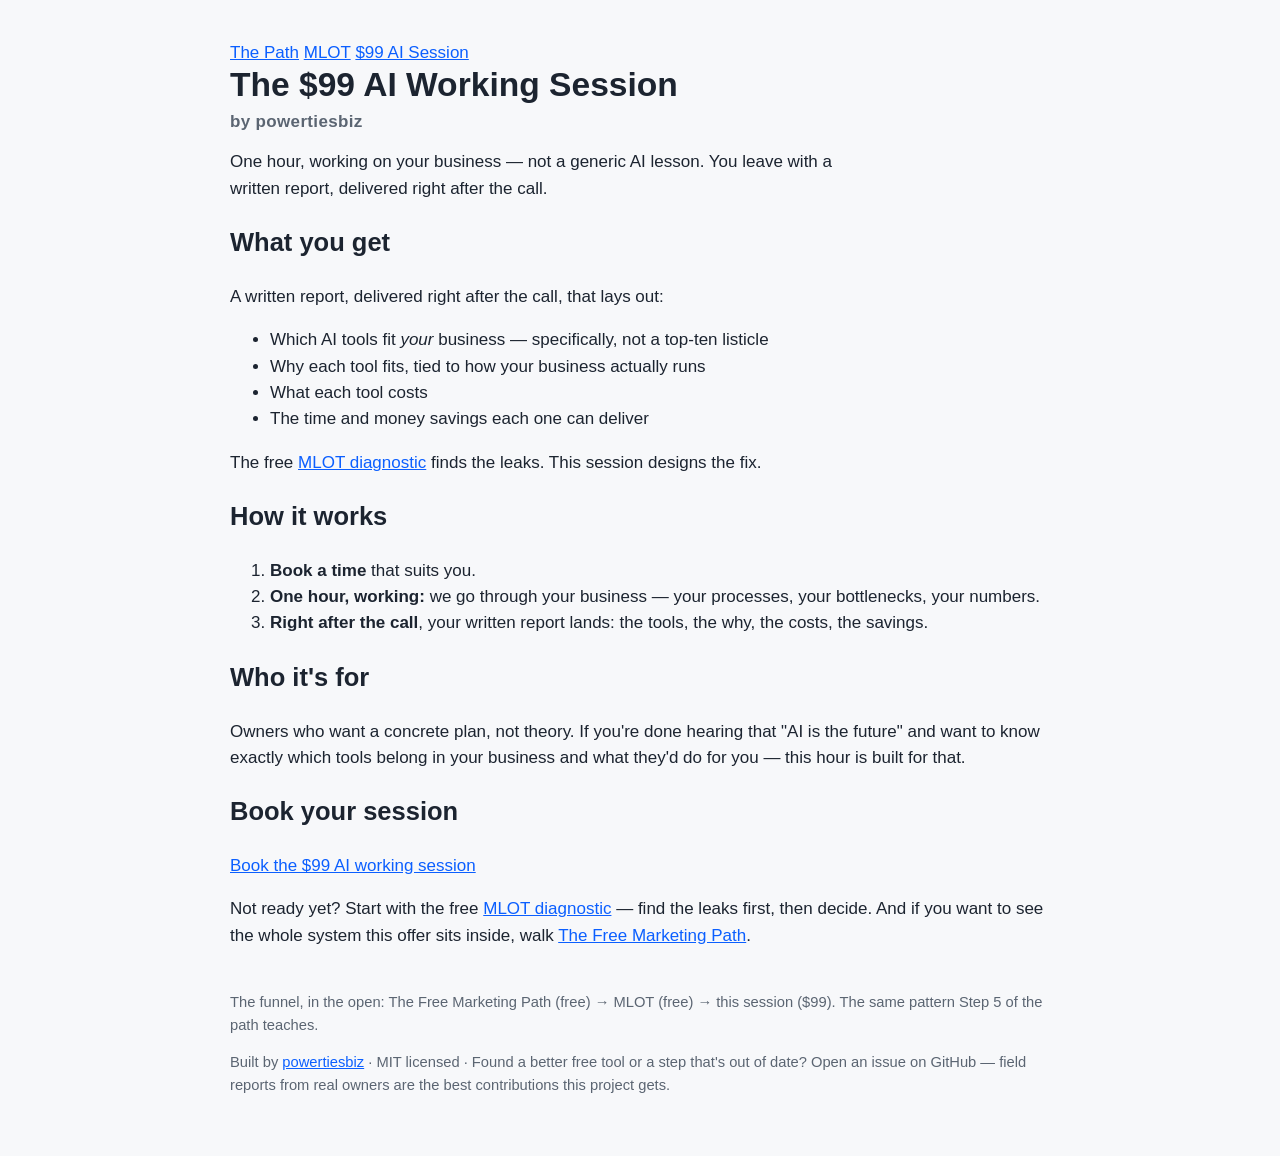
==== ai-session.html @ ea918657 "Add $99 AI working session offer page" ====
<!DOCTYPE html>
<html lang="en">
<head>
<meta charset="utf-8">
<meta name="viewport" content="width=device-width, initial-scale=1">
<title>The $99 AI Working Session — by powertiesbiz</title>
<meta name="description" content="A one-hour AI working session — not a generic lesson. You get a written report right after the call: which AI tools fit your business, why, what they cost, and the time and money savings.">
<link rel="stylesheet" href="styles.css">
</head>
<body>
<header class="site-head">
  <nav class="site-nav" aria-label="Site">
    <a href="index.html">The Path</a>
    <a href="mlot.html">MLOT</a>
    <a href="ai-session.html" aria-current="page">$99 AI Session</a>
  </nav>
  <h1>The $99 AI Working Session</h1>
  <p class="byline">by powertiesbiz</p>
  <p class="lede">One hour, working on your business — not a generic AI lesson. You leave with a written report, delivered right after the call.</p>
</header>

<main>
  <section class="page-card">
    <h2>What you get</h2>
    <p>A written report, delivered right after the call, that lays out:</p>
    <ul>
      <li>Which AI tools fit <em>your</em> business — specifically, not a top-ten listicle</li>
      <li>Why each tool fits, tied to how your business actually runs</li>
      <li>What each tool costs</li>
      <li>The time and money savings each one can deliver</li>
    </ul>
    <p>The free <a href="mlot.html">MLOT diagnostic</a> finds the leaks. This session designs the fix.</p>
  </section>

  <section class="page-card">
    <h2>How it works</h2>
    <ol>
      <li><strong>Book a time</strong> that suits you.</li>
      <li><strong>One hour, working:</strong> we go through your business — your processes, your bottlenecks, your numbers.</li>
      <li><strong>Right after the call</strong>, your written report lands: the tools, the why, the costs, the savings.</li>
    </ol>
  </section>

  <section class="page-card">
    <h2>Who it's for</h2>
    <p>Owners who want a concrete plan, not theory. If you're done hearing that "AI is the future" and want to know exactly which tools belong in your business and what they'd do for you — this hour is built for that.</p>
  </section>

  <section class="page-card">
    <h2>Book your session</h2>
    <p><a class="cta-btn" href="https://calendly.com/powertiesbiz">Book the $99 AI working session</a></p>
    <p>Not ready yet? Start with the free <a href="mlot.html">MLOT diagnostic</a> — find the leaks first, then decide. And if you want to see the whole system this offer sits inside, walk <a href="index.html">The Free Marketing Path</a>.</p>
  </section>
</main>

<footer class="site-foot">
  <p>The funnel, in the open: The Free Marketing Path (free) → MLOT (free) → this session ($99). The same pattern Step 5 of the path teaches.</p>
  <p>Built by <a href="https://github.com/powertiesbiz-ai">powertiesbiz</a> · MIT licensed · Found a better free tool or a step that's out of date? Open an issue on GitHub — field reports from real owners are the best contributions this project gets.</p>
</footer>
</body>
</html>
---- styles.css ----
/* The Free Marketing Path — plain, readable, mobile-friendly. No frameworks. */
:root {
  --ink: #1c2430;
  --muted: #5b6572;
  --line: #dde3ea;
  --bg: #f7f8fa;
  --card: #ffffff;
  --accent: #0b5fff;
  --accent-soft: #e8efff;
  --done: #177245;
  --done-soft: #e6f4ec;
  --radius: 12px;
}

* { box-sizing: border-box; }

body {
  margin: 0;
  font-family: -apple-system, BlinkMacSystemFont, "Segoe UI", Roboto, Helvetica, Arial, sans-serif;
  color: var(--ink);
  background: var(--bg);
  line-height: 1.55;
  font-size: 17px;
}

a { color: var(--accent); }

.site-head, .progress-card, main, .site-foot {
  max-width: 860px;
  margin: 0 auto;
  padding: 0 20px;
}

.site-head { padding-top: 40px; }
.site-head h1 {
  font-size: 2.1rem;
  line-height: 1.15;
  margin: 0 0 4px;
}
.byline {
  margin: 0 0 14px;
  color: var(--muted);
  font-weight: 600;
  letter-spacing: 0.02em;
}
.lede { margin: 0 0 10px; max-width: 65ch; }
.head-links { color: var(--muted); font-size: 0.95rem; }

.progress-card {
  margin-top: 22px;
  margin-bottom: 24px;
  background: var(--card);
  border: 1px solid var(--line);
  border-radius: var(--radius);
  padding: 18px 20px;
}
.progress-status { font-weight: 700; margin: 0 0 10px; }
.progress-bar {
  height: 14px;
  background: var(--accent-soft);
  border-radius: 999px;
  overflow: hidden;
}
.progress-fill {
  height: 100%;
  background: var(--accent);
  border-radius: 999px;
  transition: width 0.35s ease;
}
.progress-row {
  display: flex;
  justify-content: space-between;
  align-items: center;
  margin-top: 10px;
  gap: 12px;
  flex-wrap: wrap;
}
.progress-count { color: var(--muted); font-size: 0.92rem; }
.reset-btn {
  background: none;
  border: 1px solid var(--line);
  border-radius: 8px;
  padding: 6px 12px;
  font-size: 0.9rem;
  color: var(--muted);
  cursor: pointer;
}
.reset-btn:hover { color: var(--ink); border-color: var(--muted); }

.step {
  background: var(--card);
  border: 1px solid var(--line);
  border-radius: var(--radius);
  margin-bottom: 14px;
  overflow: hidden;
}
.step.is-done { border-color: var(--done); }

.step-head {
  display: flex;
  align-items: center;
  gap: 10px;
  width: 100%;
  text-align: left;
  background: none;
  border: none;
  padding: 16px 20px;
  font: inherit;
  cursor: pointer;
  flex-wrap: wrap;
}
.step-head:hover { background: #fafbfc; }
.step-num {
  font-size: 0.8rem;
  font-weight: 700;
  text-transform: uppercase;
  letter-spacing: 0.06em;
  color: var(--accent);
  white-space: nowrap;
}
.step.is-done .step-num { color: var(--done); }
.step-title { font-weight: 700; flex: 1 1 220px; }
.step-count { color: var(--muted); font-size: 0.9rem; white-space: nowrap; }
.step-pill {
  font-size: 0.78rem;
  font-weight: 700;
  padding: 3px 10px;
  border-radius: 999px;
  background: var(--accent-soft);
  color: var(--accent);
  white-space: nowrap;
}
.step.is-done .step-pill { background: var(--done-soft); color: var(--done); }
.step-chev { color: var(--muted); font-size: 0.8rem; }

.step-body {
  padding: 4px 20px 20px;
  border-top: 1px solid var(--line);
}
.step-body .goal { font-size: 1.05rem; font-weight: 600; margin-top: 14px; }

.step-meta {
  display: grid;
  grid-template-columns: max-content 1fr;
  gap: 4px 14px;
  margin: 14px 0;
  background: var(--bg);
  border-radius: 8px;
  padding: 12px 14px;
}
.step-meta dt { font-weight: 700; color: var(--muted); font-size: 0.9rem; }
.step-meta dd { margin: 0; }

.checklist { list-style: none; margin: 14px 0; padding: 0; }
.checklist li { padding: 7px 0; border-bottom: 1px dashed var(--line); }
.checklist li:last-child { border-bottom: none; }
.checklist label { display: flex; gap: 10px; align-items: flex-start; cursor: pointer; }
.checklist input[type="checkbox"] {
  width: 20px; height: 20px; margin-top: 2px; flex: 0 0 auto;
  accent-color: var(--accent);
}

.step-notes {
  background: #fff8e6;
  border: 1px solid #f0dfa8;
  border-radius: 8px;
  padding: 12px 16px;
  margin: 14px 0;
}
.step-notes ul { margin: 8px 0 0; padding-left: 20px; }

.powerties-note {
  background: var(--accent-soft);
  border-radius: 8px;
  padding: 12px 16px;
  margin: 14px 0 0;
}

.site-foot {
  color: var(--muted);
  font-size: 0.92rem;
  padding-top: 10px;
  padding-bottom: 44px;
}

@media (max-width: 560px) {
  body { font-size: 16px; }
  .site-head { padding-top: 26px; }
  .site-head h1 { font-size: 1.7rem; }
  .step-head { padding: 14px 16px; }
  .step-body { padding: 4px 16px 16px; }
  .step-meta { grid-template-columns: 1fr; }
  .step-meta dt { margin-top: 6px; }
}
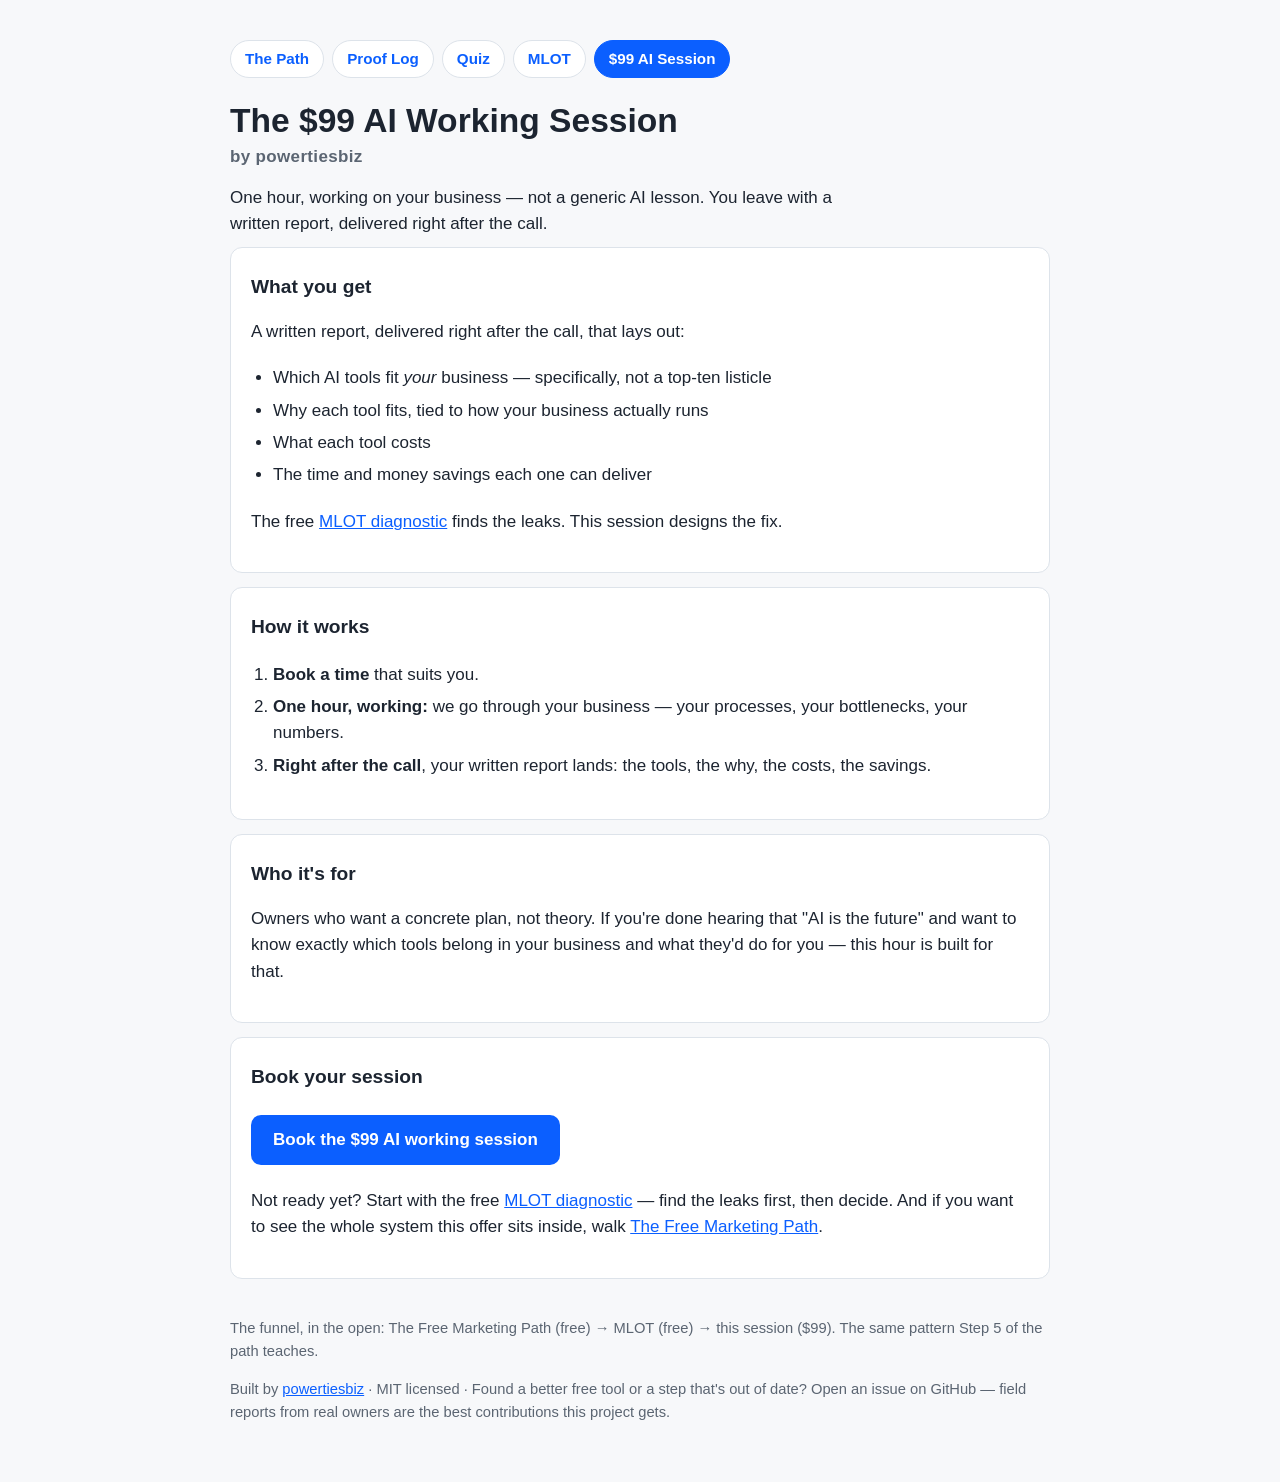
==== commit 4feb6705: "Update ai-session.html" ====
--- a/ai-session.html
+++ b/ai-session.html
@@ -11,6 +11,8 @@
 <header class="site-head">
   <nav class="site-nav" aria-label="Site">
     <a href="index.html">The Path</a>
+    <a href="proof-log.html">Proof Log</a>
+    <a href="quiz.html">Quiz</a>
     <a href="mlot.html">MLOT</a>
     <a href="ai-session.html" aria-current="page">$99 AI Session</a>
   </nav>
--- a/styles.css
+++ b/styles.css
@@ -183,6 +183,53 @@
   padding-bottom: 44px;
 }
 
+
+/* Site nav + standalone pages (MLOT, $99 session) */
+.site-nav {
+  display: flex;
+  gap: 8px;
+  flex-wrap: wrap;
+  margin-bottom: 24px;
+}
+.site-nav a {
+  text-decoration: none;
+  padding: 6px 14px;
+  border: 1px solid var(--line);
+  border-radius: 999px;
+  background: var(--card);
+  font-size: 0.95rem;
+  font-weight: 600;
+}
+.site-nav a:hover { border-color: var(--muted); }
+.site-nav a[aria-current="page"] {
+  background: var(--accent);
+  border-color: var(--accent);
+  color: #fff;
+}
+
+.page-card {
+  background: var(--card);
+  border: 1px solid var(--line);
+  border-radius: var(--radius);
+  padding: 6px 20px 20px;
+  margin-bottom: 14px;
+}
+.page-card h2 { font-size: 1.2rem; margin: 18px 0 8px; }
+.page-card ul, .page-card ol { padding-left: 22px; }
+.page-card li { padding: 3px 0; }
+
+.cta-btn {
+  display: inline-block;
+  background: var(--accent);
+  color: #fff;
+  text-decoration: none;
+  font-weight: 700;
+  padding: 12px 22px;
+  border-radius: 10px;
+  margin: 6px 0;
+}
+.cta-btn:hover { filter: brightness(1.08); }
+
 @media (max-width: 560px) {
   body { font-size: 16px; }
   .site-head { padding-top: 26px; }
@@ -192,3 +239,20 @@
   .step-meta { grid-template-columns: 1fr; }
   .step-meta dt { margin-top: 6px; }
 }
+
+/* Proof-log tables */
+.table-wrap { overflow-x: auto; margin: 14px 0; }
+.data-table { width: 100%; border-collapse: collapse; min-width: 520px; }
+.data-table th, .data-table td { border: 1px solid var(--line); padding: 9px 10px; text-align: left; vertical-align: top; }
+.data-table th { background: var(--bg); }
+
+/* Stuck-on quiz */
+.quiz-form { margin-bottom: 20px; }
+.quiz-question legend { font-weight: 700; font-size: 1.08rem; padding: 0 6px; }
+.quiz-question label { display: inline-flex; align-items: center; gap: 8px; margin: 8px 18px 8px 0; cursor: pointer; }
+.quiz-question input[type="radio"] { width: 20px; height: 20px; accent-color: var(--accent); }
+.quiz-error { color: #9b1c1c; font-weight: 700; }
+.quiz-submit { border: none; font: inherit; cursor: pointer; }
+.quiz-result { border-color: var(--accent); }
+@media (max-width: 560px) { .data-table { min-width: 460px; } }
+
